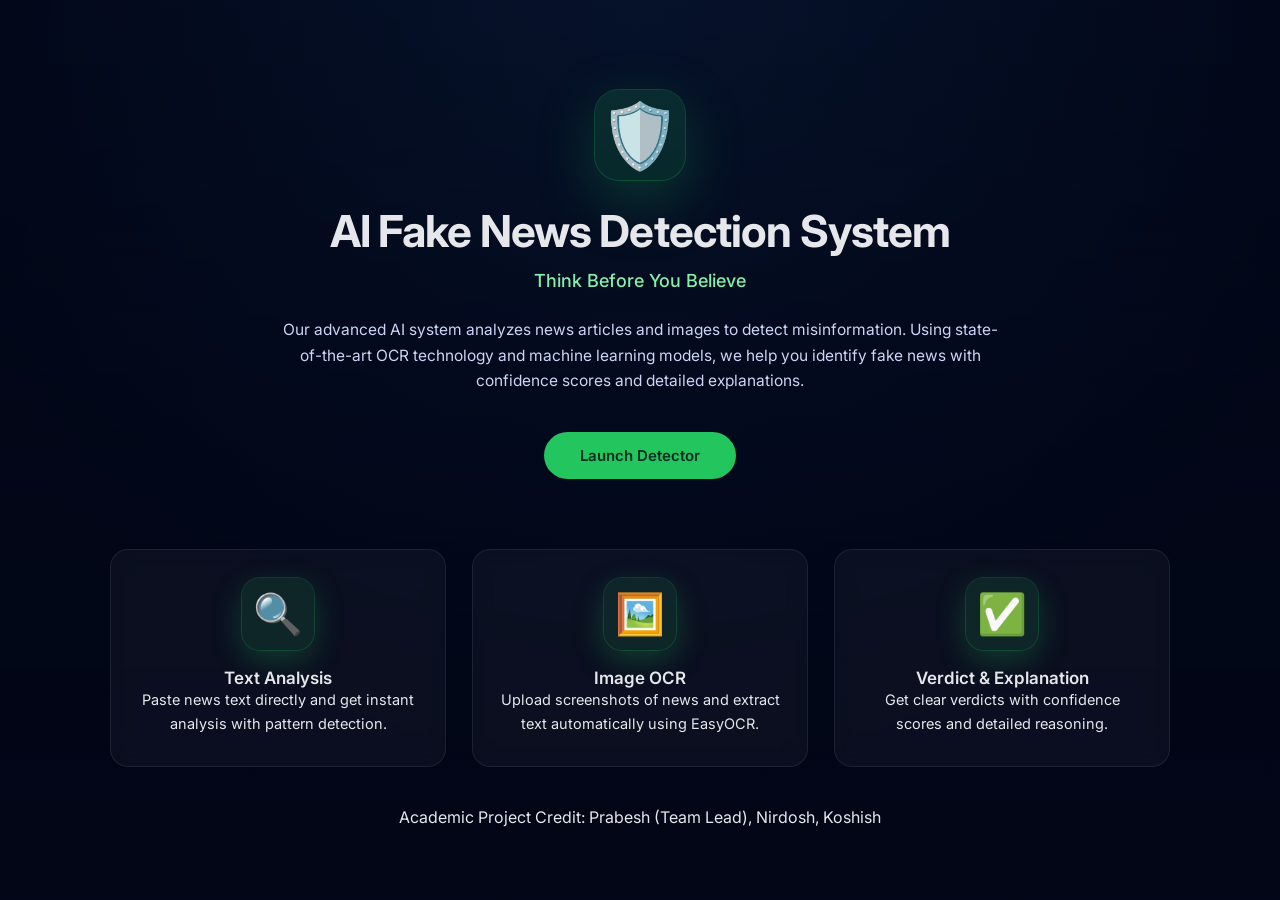
==== index.html @ 0ec3f3ec "Update index.html" ====
<!DOCTYPE html>
<html lang="en">
<head>
  <meta charset="UTF-8" />
  <title>AI Fake News Detection System</title>

  <!-- Inter font (very close to reference) -->
  <link rel="preconnect" href="https://fonts.googleapis.com">
  <link rel="preconnect" href="https://fonts.gstatic.com" crossorigin>
  <link href="https://fonts.googleapis.com/css2?family=Inter:wght@300;400;500;600;700&display=swap" rel="stylesheet">

  <link rel="stylesheet" href="style.css" />
  <meta name="viewport" content="width=device-width, initial-scale=1.0" />
</head>

<body class="landing">

  <div class="overlay"></div>

  <main class="hero">

    <!-- Shield icon -->
    <div class="shield-icon">
      🛡️
    </div>

    <h1>AI Fake News Detection System</h1>
    <h2>Think Before You Believe</h2>

    <p class="hero-text">
      Our advanced AI system analyzes news articles and images to detect
      misinformation. Using state-of-the-art OCR technology and machine learning
      models, we help you identify fake news with confidence scores and detailed
      explanations.
    </p>

    <a href="detector.html" class="btn">Launch Detector</a>

    <section class="features">

      <div class="card">
        <div class="icon">🔍</div>
        <h3>Text Analysis</h3>
        <p>Paste news text directly and get instant analysis with pattern detection.</p>
      </div>

      <div class="card">
        <div class="icon">🖼️</div>
        <h3>Image OCR</h3>
        <p>Upload screenshots of news and extract text automatically using EasyOCR.</p>
      </div>

      <div class="card">
        <div class="icon">✅</div>
        <h3>Verdict & Explanation</h3>
        <p>Get clear verdicts with confidence scores and detailed reasoning.</p>
      </div>

    </section>
<br>
    <br>
    <div class="disclaimer">
      Academic Project Credit: Prabesh (Team Lead), Nirdosh, Koshish
    </div>

  </main>

</body>
</html>
---- style.css ----
* {
  margin: 0;
  padding: 0;
  box-sizing: border-box;
}

body {
  font-family: "Inter", system-ui, -apple-system, BlinkMacSystemFont, sans-serif;
}

body.landing {
  min-height: 100vh;
  background: radial-gradient(circle at top, #0f2a4f 0%, #020617 70%);
  color: #e5e7eb;
}

.overlay {
  position: fixed;
  inset: 0;
  background: linear-gradient(
    to bottom,
    rgba(2, 6, 23, 0.65),
    rgba(2, 6, 23, 0.9)
  );
  z-index: 0;
}

.hero {
  position: relative;
  z-index: 1;
  max-width: 1100px;
  margin: 0 auto;
  padding: 90px 20px 70px;
  text-align: center;
}

/* Shield icon */
.shield-icon {
  font-size: 64px;              /* BIG */
  margin-bottom: 24px;
  display: inline-flex;
  align-items: center;
  justify-content: center;

  width: 90px;
  height: 90px;
  border-radius: 24px;

  background: rgba(34, 197, 94, 0.15);
  color: #22c55e;

  box-shadow:
    0 0 0 1px rgba(34, 197, 94, 0.25),
    0 20px 60px rgba(34, 197, 94, 0.25);
}


/* Headings */
h1 {
  font-size: 44px;
  font-weight: 700;
  margin-bottom: 12px;
  letter-spacing: -0.02em;
}

h2 {
  font-size: 18px;
  font-weight: 500;
  color: #86efac;
  margin-bottom: 26px;
}

/* Paragraph */
.hero-text {
  max-width: 720px;
  margin: 0 auto 38px;
  font-size: 15.5px;
  line-height: 1.65;
  color: #cbd5f5;
}

/* Button */
.btn {
  display: inline-block;
  padding: 14px 36px;
  border-radius: 999px;
  background: #22c55e;
  color: #022c22;
  font-weight: 600;
  font-size: 15px;
  text-decoration: none;
  transition: transform 0.2s ease, box-shadow 0.2s ease;
}

.btn:hover {
  transform: translateY(-1px);
  box-shadow: 0 10px 30px rgba(34, 197, 94, 0.35);
}

/* Feature cards */
.features {
  margin-top: 70px;
  display: grid;
  grid-template-columns: repeat(auto-fit, minmax(240px, 1fr));
  gap: 26px;
}

.card {
  padding: 28px 26px 30px;
  border-radius: 18px;
  background: rgba(255, 255, 255, 0.04);
  border: 1px solid rgba(255, 255, 255, 0.08);
  backdrop-filter: blur(10px);
}

.card .icon {
  font-size: 40px;              /* MUCH bigger */
  margin-bottom: 18px;

  display: inline-flex;
  align-items: center;
  justify-content: center;

  width: 72px;
  height: 72px;
  border-radius: 18px;

  background: rgba(34, 197, 94, 0.12);
  color: #22c55e;

  box-shadow:
    0 0 0 1px rgba(34, 197, 94, 0.2),
    0 10px 30px rgba(34, 197, 94, 0.25);
}


.card h3 {
  font-size: 17px;
  font-weight: 600;
}

.card p {
  font-size: 14.5px;
  line-height: 1.65;
}
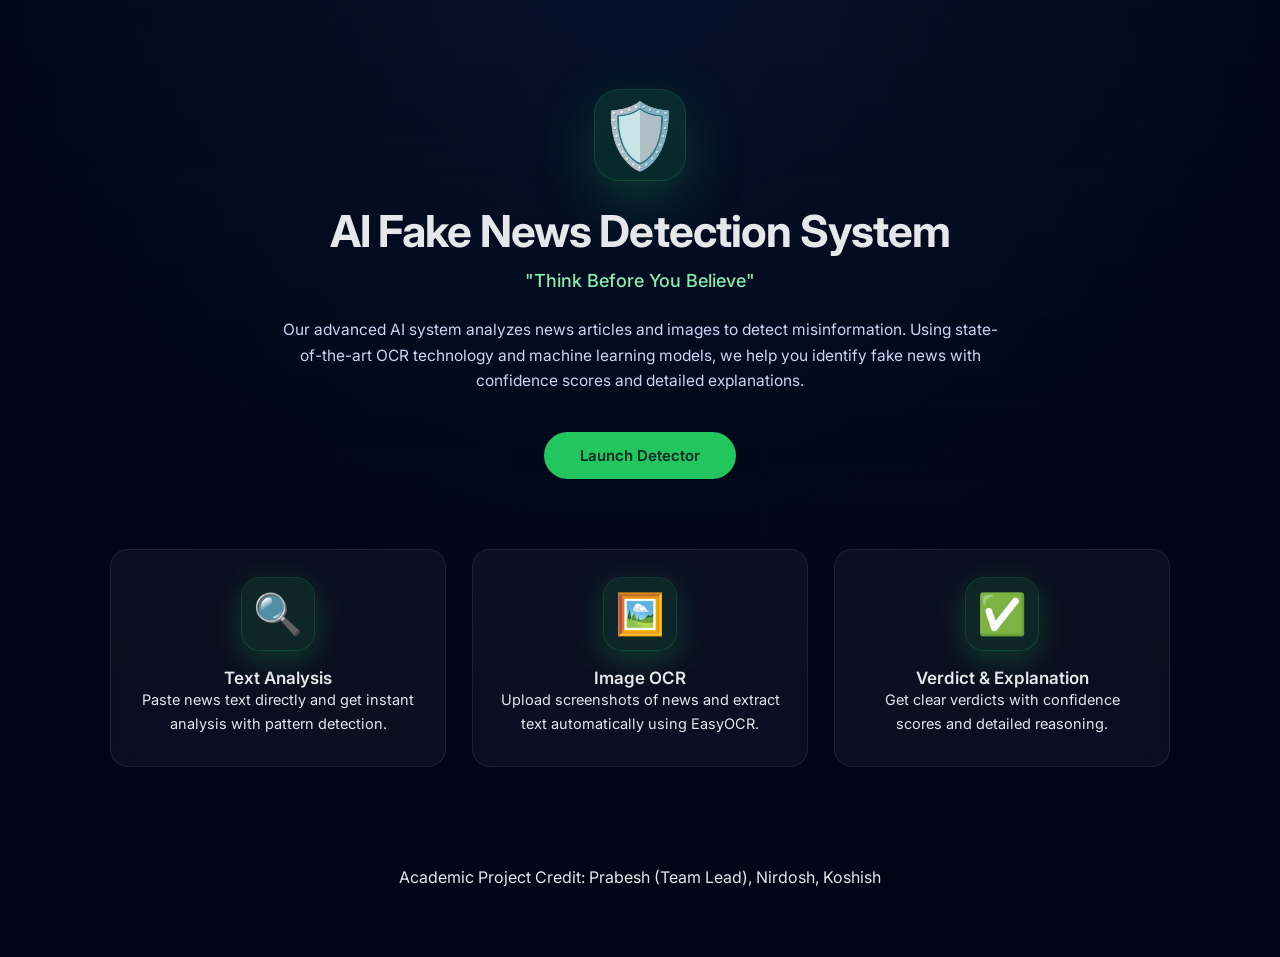
==== commit a5249e49: "Update index.html" ====
--- a/index.html
+++ b/index.html
@@ -25,7 +25,7 @@
     </div>
 
     <h1>AI Fake News Detection System</h1>
-    <h2>Think Before You Believe</h2>
+    <h2>"Think Before You Believe"</h2>
 
     <p class="hero-text">
       Our advanced AI system analyzes news articles and images to detect
@@ -59,6 +59,10 @@
     </section>
 <br>
     <br>
+    <br>
+    <br>
+  
+    <br>
     <div class="disclaimer">
       Academic Project Credit: Prabesh (Team Lead), Nirdosh, Koshish
     </div>
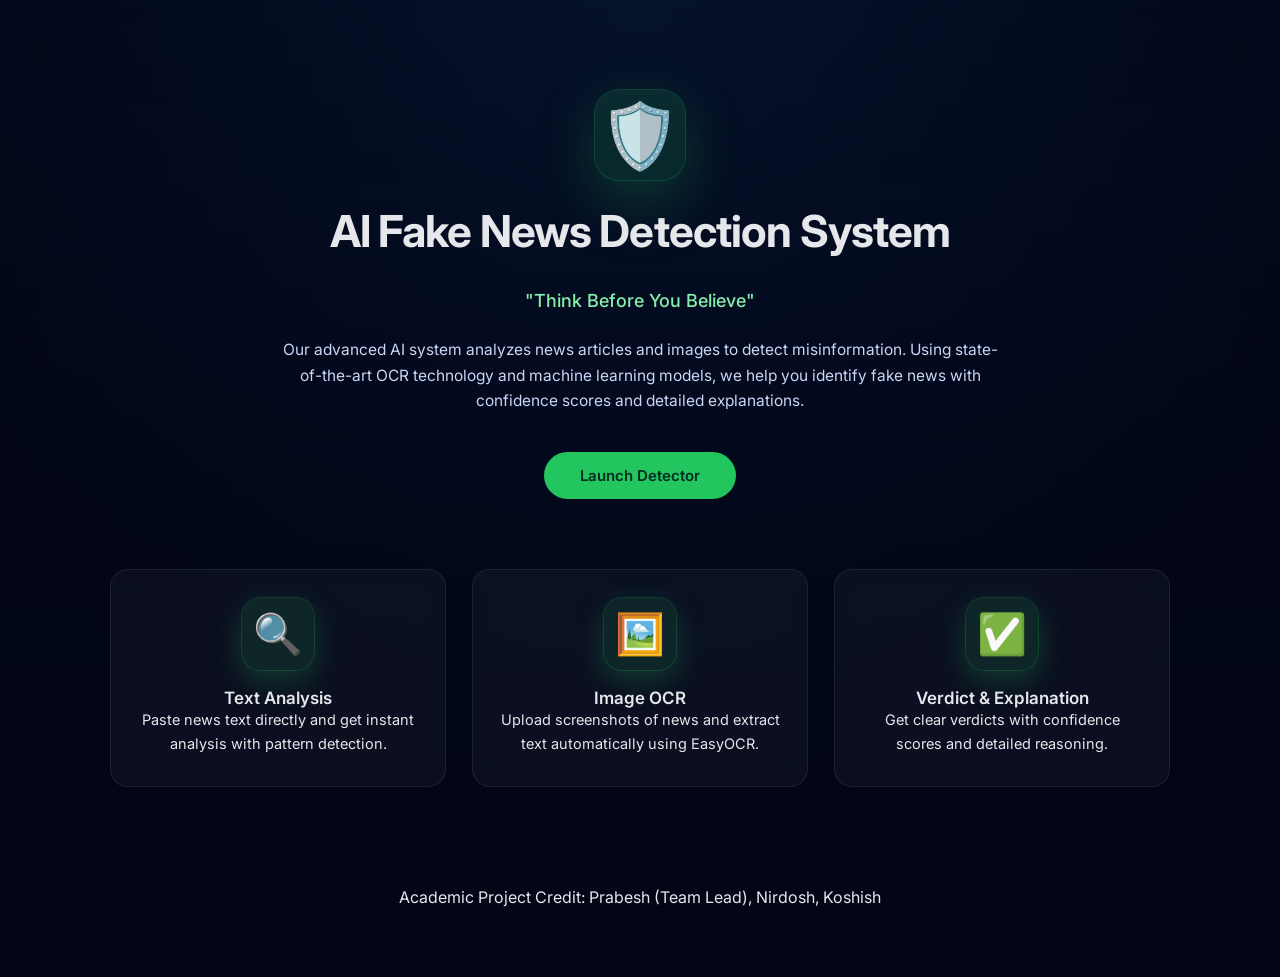
==== commit d6a3cd80: "Update index.html" ====
--- a/index.html
+++ b/index.html
@@ -25,6 +25,7 @@
     </div>
 
     <h1>AI Fake News Detection System</h1>
+    <br>
     <h2>"Think Before You Believe"</h2>
 
     <p class="hero-text">
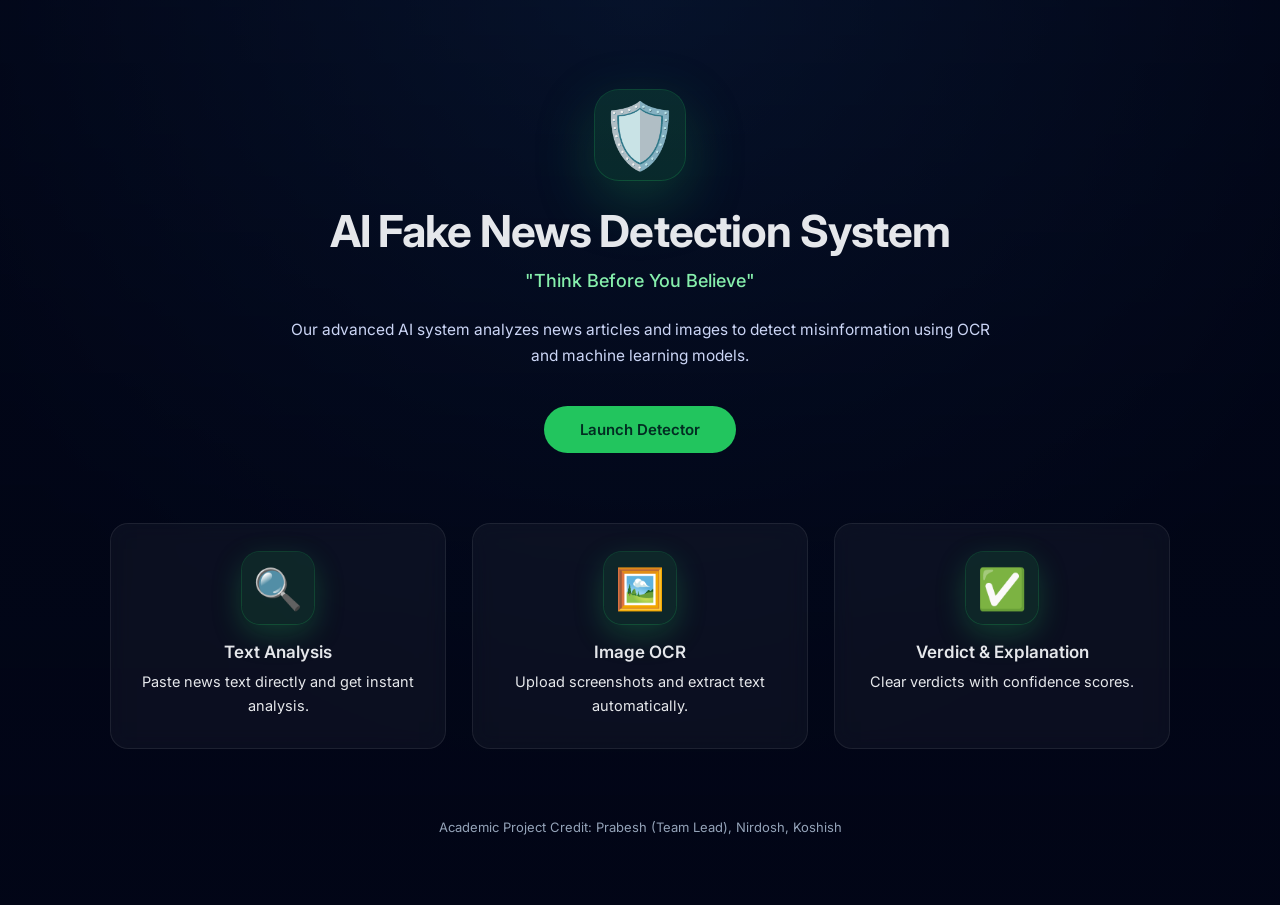
==== commit d5f520b3: "Update index.html" ====
--- a/index.html
+++ b/index.html
@@ -3,72 +3,192 @@
 <head>
   <meta charset="UTF-8" />
   <title>AI Fake News Detection System</title>
+  <meta name="viewport" content="width=device-width, initial-scale=1.0" />
 
-  <!-- Inter font (very close to reference) -->
+  <!-- Inter font -->
   <link rel="preconnect" href="https://fonts.googleapis.com">
   <link rel="preconnect" href="https://fonts.gstatic.com" crossorigin>
   <link href="https://fonts.googleapis.com/css2?family=Inter:wght@300;400;500;600;700&display=swap" rel="stylesheet">
 
-  <link rel="stylesheet" href="style.css" />
-  <meta name="viewport" content="width=device-width, initial-scale=1.0" />
+  <style>
+    * {
+      margin: 0;
+      padding: 0;
+      box-sizing: border-box;
+    }
+
+    body {
+      font-family: "Inter", system-ui, sans-serif;
+      min-height: 100vh;
+      background: radial-gradient(circle at top, #0f2a4f 0%, #020617 70%);
+      color: #e5e7eb;
+      overflow-x: hidden;
+    }
+
+    .overlay {
+      position: fixed;
+      inset: 0;
+      background: linear-gradient(
+        to bottom,
+        rgba(2, 6, 23, 0.65),
+        rgba(2, 6, 23, 0.9)
+      );
+      z-index: 0;
+    }
+
+    .hero {
+      position: relative;
+      z-index: 1;
+      max-width: 1100px;
+      margin: 0 auto;
+      padding: 90px 20px 70px;
+      text-align: center;
+    }
+
+    .shield-icon {
+      font-size: 64px;
+      margin-bottom: 24px;
+      display: inline-flex;
+      align-items: center;
+      justify-content: center;
+      width: 90px;
+      height: 90px;
+      border-radius: 24px;
+      background: rgba(34, 197, 94, 0.15);
+      color: #22c55e;
+      box-shadow:
+        0 0 0 1px rgba(34, 197, 94, 0.25),
+        0 20px 60px rgba(34, 197, 94, 0.25);
+    }
+
+    h1 {
+      font-size: 44px;
+      font-weight: 700;
+      margin-bottom: 12px;
+      letter-spacing: -0.02em;
+    }
+
+    h2 {
+      font-size: 18px;
+      font-weight: 500;
+      color: #86efac;
+      margin-bottom: 26px;
+    }
+
+    .hero-text {
+      max-width: 720px;
+      margin: 0 auto 38px;
+      font-size: 15.5px;
+      line-height: 1.65;
+      color: #cbd5f5;
+    }
+
+    .btn {
+      display: inline-block;
+      padding: 14px 36px;
+      border-radius: 999px;
+      background: #22c55e;
+      color: #022c22;
+      font-weight: 600;
+      font-size: 15px;
+      text-decoration: none;
+      transition: transform 0.2s ease, box-shadow 0.2s ease;
+    }
+
+    .btn:hover {
+      transform: translateY(-1px);
+      box-shadow: 0 10px 30px rgba(34, 197, 94, 0.35);
+    }
+
+    .features {
+      margin-top: 70px;
+      display: grid;
+      grid-template-columns: repeat(auto-fit, minmax(240px, 1fr));
+      gap: 26px;
+    }
+
+    .card {
+      padding: 28px 26px 30px;
+      border-radius: 18px;
+      background: rgba(255, 255, 255, 0.04);
+      border: 1px solid rgba(255, 255, 255, 0.08);
+      backdrop-filter: blur(10px);
+    }
+
+    .card .icon {
+      font-size: 40px;
+      margin-bottom: 18px;
+      display: inline-flex;
+      align-items: center;
+      justify-content: center;
+      width: 72px;
+      height: 72px;
+      border-radius: 18px;
+      background: rgba(34, 197, 94, 0.12);
+      color: #22c55e;
+      box-shadow:
+        0 0 0 1px rgba(34, 197, 94, 0.2),
+        0 10px 30px rgba(34, 197, 94, 0.25);
+    }
+
+    .card h3 {
+      font-size: 17px;
+      font-weight: 600;
+      margin-bottom: 8px;
+    }
+
+    .card p {
+      font-size: 14.5px;
+      line-height: 1.65;
+    }
+
+    .disclaimer {
+      margin-top: 70px;
+      font-size: 13px;
+      color: #94a3b8;
+    }
+  </style>
 </head>
 
-<body class="landing">
-
+<body>
   <div class="overlay"></div>
 
   <main class="hero">
-
-    <!-- Shield icon -->
-    <div class="shield-icon">
-      🛡️
-    </div>
+    <div class="shield-icon">🛡️</div>
 
     <h1>AI Fake News Detection System</h1>
-    <br>
     <h2>"Think Before You Believe"</h2>
 
     <p class="hero-text">
       Our advanced AI system analyzes news articles and images to detect
-      misinformation. Using state-of-the-art OCR technology and machine learning
-      models, we help you identify fake news with confidence scores and detailed
-      explanations.
+      misinformation using OCR and machine learning models.
     </p>
 
     <a href="detector.html" class="btn">Launch Detector</a>
 
     <section class="features">
-
       <div class="card">
         <div class="icon">🔍</div>
         <h3>Text Analysis</h3>
-        <p>Paste news text directly and get instant analysis with pattern detection.</p>
+        <p>Paste news text directly and get instant analysis.</p>
       </div>
 
       <div class="card">
         <div class="icon">🖼️</div>
         <h3>Image OCR</h3>
-        <p>Upload screenshots of news and extract text automatically using EasyOCR.</p>
+        <p>Upload screenshots and extract text automatically.</p>
       </div>
 
       <div class="card">
         <div class="icon">✅</div>
         <h3>Verdict & Explanation</h3>
-        <p>Get clear verdicts with confidence scores and detailed reasoning.</p>
+        <p>Clear verdicts with confidence scores.</p>
       </div>
+    </section>
 
-    </section>
-<br>
-    <br>
-    <br>
-    <br>
-  
-    <br>
     <div class="disclaimer">
       Academic Project Credit: Prabesh (Team Lead), Nirdosh, Koshish
     </div>
-
   </main>
-
 </body>
 </html>
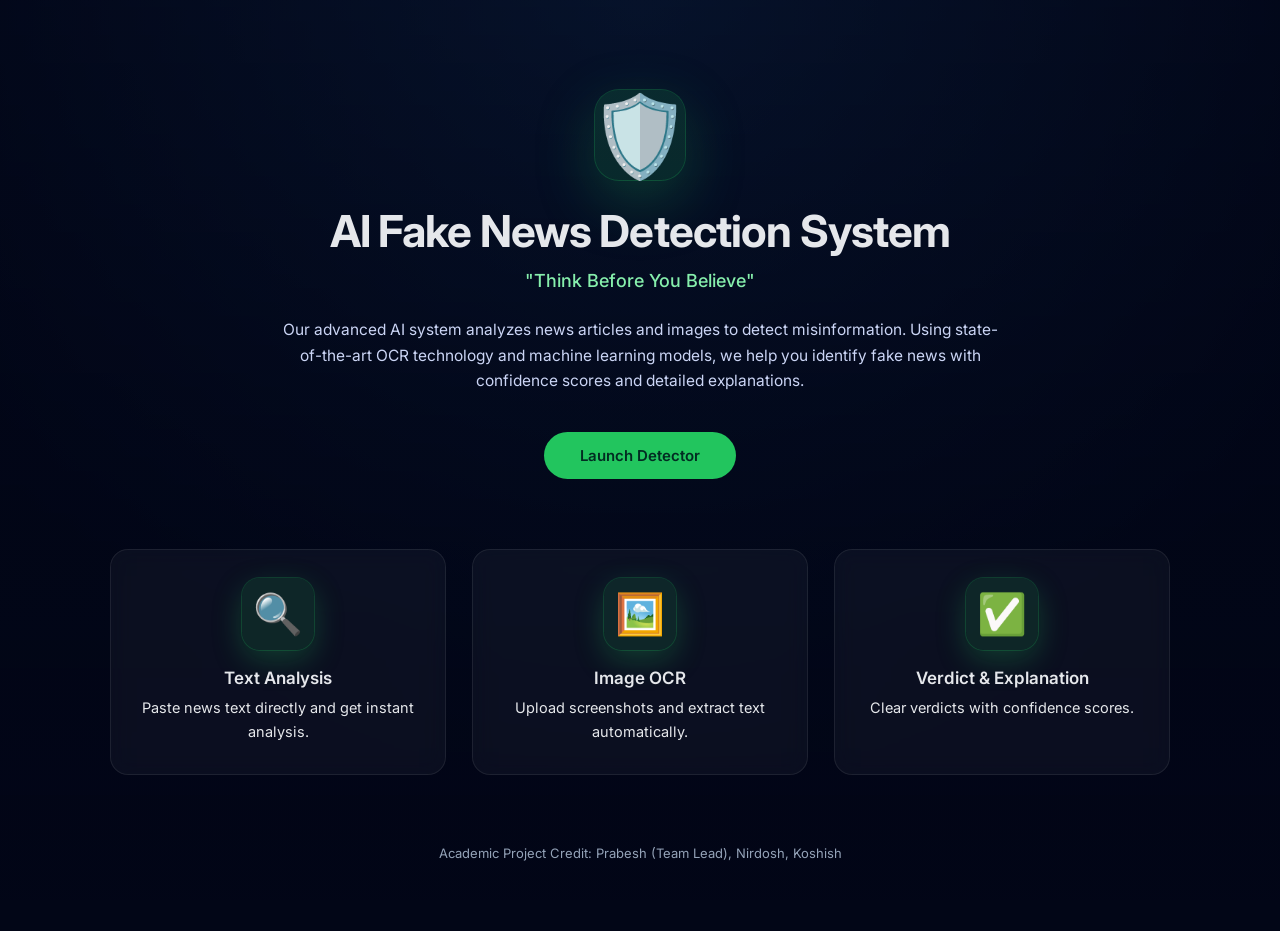
==== commit 9a7a909c: "Update index.html" ====
--- a/index.html
+++ b/index.html
@@ -46,7 +46,7 @@
     }
 
     .shield-icon {
-      font-size: 64px;
+      font-size: 80px;
       margin-bottom: 24px;
       display: inline-flex;
       align-items: center;
@@ -161,7 +161,7 @@
 
     <p class="hero-text">
       Our advanced AI system analyzes news articles and images to detect
-      misinformation using OCR and machine learning models.
+      misinformation. Using state-of-the-art OCR technology and machine learning models, we help you identify fake news with confidence scores and detailed explanations.
     </p>
 
     <a href="detector.html" class="btn">Launch Detector</a>
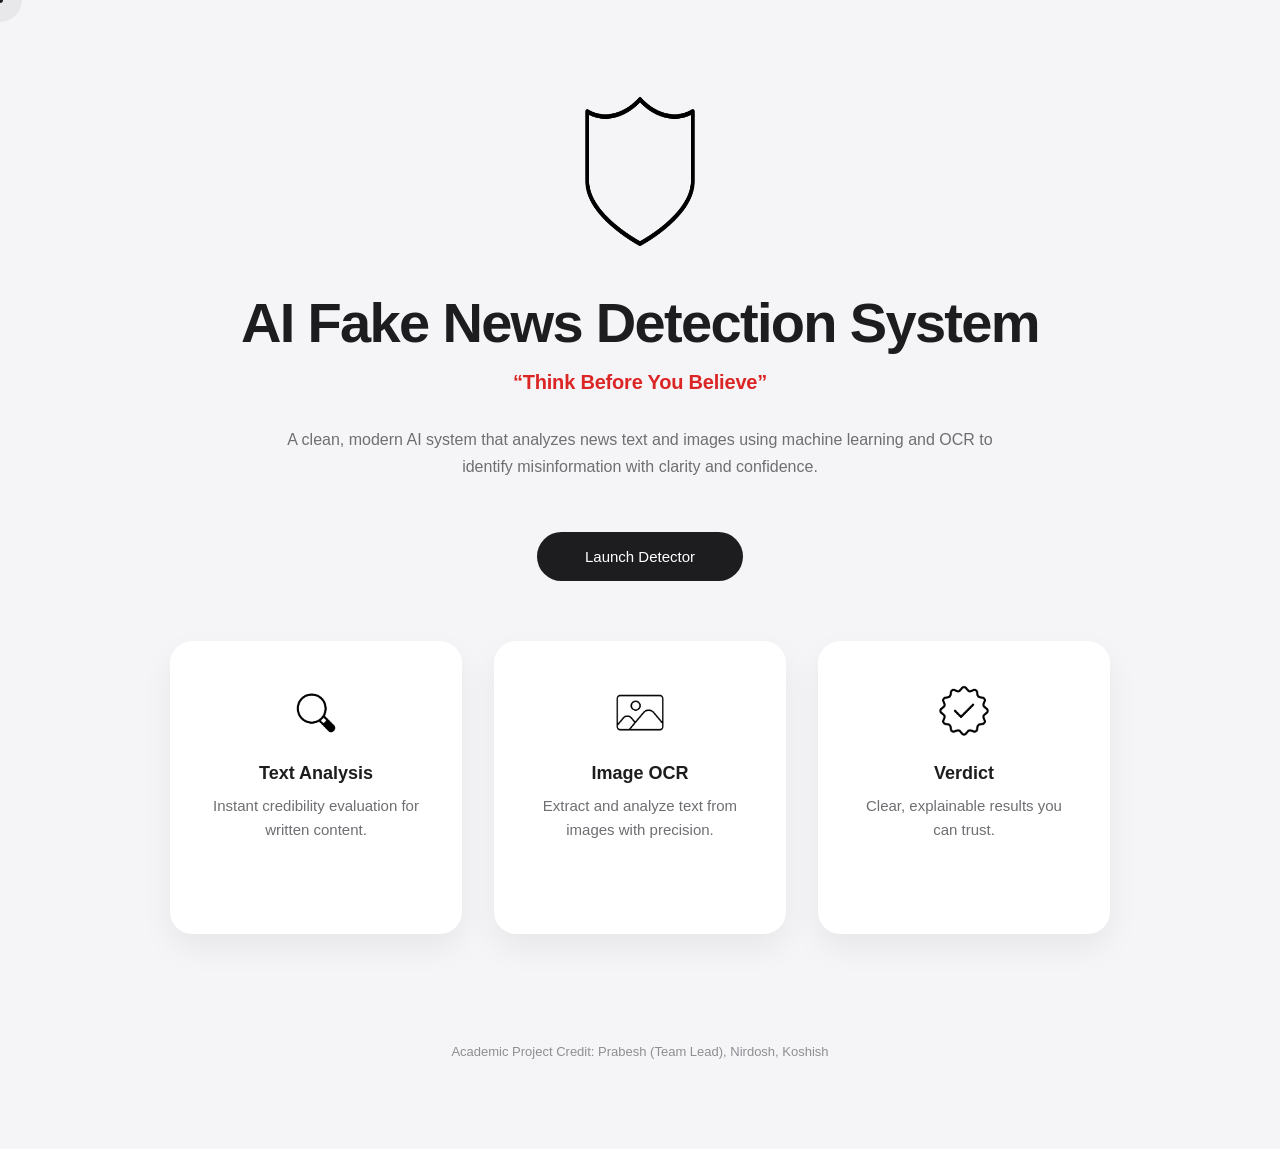
==== commit 874c9672: "Update index.html" ====
--- a/index.html
+++ b/index.html
@@ -1,194 +1,306 @@
 <!DOCTYPE html>
 <html lang="en">
 <head>
-  <meta charset="UTF-8" />
-  <title>AI Fake News Detection System</title>
-  <meta name="viewport" content="width=device-width, initial-scale=1.0" />
-
-  <!-- Inter font -->
-  <link rel="preconnect" href="https://fonts.googleapis.com">
-  <link rel="preconnect" href="https://fonts.gstatic.com" crossorigin>
-  <link href="https://fonts.googleapis.com/css2?family=Inter:wght@300;400;500;600;700&display=swap" rel="stylesheet">
-
-  <style>
-    * {
-      margin: 0;
-      padding: 0;
-      box-sizing: border-box;
-    }
-
-    body {
-      font-family: "Inter", system-ui, sans-serif;
-      min-height: 100vh;
-      background: radial-gradient(circle at top, #0f2a4f 0%, #020617 70%);
-      color: #e5e7eb;
-      overflow-x: hidden;
-    }
-
-    .overlay {
-      position: fixed;
-      inset: 0;
-      background: linear-gradient(
-        to bottom,
-        rgba(2, 6, 23, 0.65),
-        rgba(2, 6, 23, 0.9)
-      );
-      z-index: 0;
-    }
-
-    .hero {
-      position: relative;
-      z-index: 1;
-      max-width: 1100px;
-      margin: 0 auto;
-      padding: 90px 20px 70px;
-      text-align: center;
-    }
-
-    .shield-icon {
-      font-size: 80px;
-      margin-bottom: 24px;
-      display: inline-flex;
-      align-items: center;
-      justify-content: center;
-      width: 90px;
-      height: 90px;
-      border-radius: 24px;
-      background: rgba(34, 197, 94, 0.15);
-      color: #22c55e;
-      box-shadow:
-        0 0 0 1px rgba(34, 197, 94, 0.25),
-        0 20px 60px rgba(34, 197, 94, 0.25);
-    }
-
-    h1 {
-      font-size: 44px;
-      font-weight: 700;
-      margin-bottom: 12px;
-      letter-spacing: -0.02em;
-    }
-
-    h2 {
-      font-size: 18px;
-      font-weight: 500;
-      color: #86efac;
-      margin-bottom: 26px;
-    }
-
-    .hero-text {
-      max-width: 720px;
-      margin: 0 auto 38px;
-      font-size: 15.5px;
-      line-height: 1.65;
-      color: #cbd5f5;
-    }
-
-    .btn {
-      display: inline-block;
-      padding: 14px 36px;
-      border-radius: 999px;
-      background: #22c55e;
-      color: #022c22;
-      font-weight: 600;
-      font-size: 15px;
-      text-decoration: none;
-      transition: transform 0.2s ease, box-shadow 0.2s ease;
-    }
-
-    .btn:hover {
-      transform: translateY(-1px);
-      box-shadow: 0 10px 30px rgba(34, 197, 94, 0.35);
-    }
-
-    .features {
-      margin-top: 70px;
-      display: grid;
-      grid-template-columns: repeat(auto-fit, minmax(240px, 1fr));
-      gap: 26px;
-    }
-
-    .card {
-      padding: 28px 26px 30px;
-      border-radius: 18px;
-      background: rgba(255, 255, 255, 0.04);
-      border: 1px solid rgba(255, 255, 255, 0.08);
-      backdrop-filter: blur(10px);
-    }
-
-    .card .icon {
-      font-size: 40px;
-      margin-bottom: 18px;
-      display: inline-flex;
-      align-items: center;
-      justify-content: center;
-      width: 72px;
-      height: 72px;
-      border-radius: 18px;
-      background: rgba(34, 197, 94, 0.12);
-      color: #22c55e;
-      box-shadow:
-        0 0 0 1px rgba(34, 197, 94, 0.2),
-        0 10px 30px rgba(34, 197, 94, 0.25);
-    }
-
-    .card h3 {
-      font-size: 17px;
-      font-weight: 600;
-      margin-bottom: 8px;
-    }
-
-    .card p {
-      font-size: 14.5px;
-      line-height: 1.65;
-    }
-
-    .disclaimer {
-      margin-top: 70px;
-      font-size: 13px;
-      color: #94a3b8;
-    }
-  </style>
+<meta charset="UTF-8">
+<title>AI Fake News Detection System</title>
+<meta name="viewport" content="width=device-width, initial-scale=1.0">
+
+<style>
+/* ================= RESET ================= */
+* { margin: 0; padding: 0; box-sizing: border-box; }
+a { color: inherit; text-decoration: none; }
+
+/* ================= VARIABLES ================= */
+:root {
+  --bg: #f5f5f7;
+  --surface: #ffffff;
+  --text-primary: #1d1d1f;
+  --text-secondary: #6e6e73;
+  --danger: #dc2626;
+  --radius: 22px;
+  --ease: cubic-bezier(0.32, 0.72, 0, 1);
+}
+
+/* ================= BODY ================= */
+body {
+  font-family: -apple-system, BlinkMacSystemFont, "Helvetica Neue",
+               Helvetica, Arial, system-ui, sans-serif;
+  background: var(--bg);
+  color: var(--text-primary);
+  overflow-x: hidden;
+}
+
+/* ================= CURSOR (DESKTOP ONLY) ================= */
+@media (hover: hover) {
+  body { cursor: none; }
+
+  .cursor-ring {
+    position: fixed;
+    width: 44px;
+    height: 44px;
+    border-radius: 50%;
+    background: rgba(0,0,0,0.05);
+    backdrop-filter: blur(8px);
+    transform: translate(-50%, -50%);
+    pointer-events: none;
+    z-index: 9999;
+  }
+
+  .cursor-dot {
+    position: fixed;
+    width: 6px;
+    height: 6px;
+    background: var(--text-primary);
+    border-radius: 50%;
+    transform: translate(-50%, -50%);
+    pointer-events: none;
+    z-index: 9999;
+  }
+}
+
+/* ================= HERO ================= */
+.hero {
+  max-width: 980px;
+  margin: auto;
+  padding: 90px 20px 90px;
+  text-align: center;
+}
+
+/* ================= REVEAL ================= */
+.reveal {
+  opacity: 0;
+  transform: translateY(28px) scale(0.97);
+  transition: 1s var(--ease);
+}
+.reveal.show {
+  opacity: 1;
+  transform: translateY(0) scale(1);
+}
+
+/* ================= SHIELD ================= */
+.shield {
+  width: 160px;
+  height: 160px;
+  margin-bottom: 36px;
+  animation: shieldFloat 5s ease-in-out infinite,
+             shieldPulse 3.2s ease-in-out infinite;
+}
+
+.shield:hover {
+  transform: scale(1.1);
+}
+
+@keyframes shieldFloat {
+  50% { transform: translateY(-18px); }
+}
+
+@keyframes shieldPulse {
+  0%,100% { filter: drop-shadow(0 0 0 rgba(0,0,0,0)); }
+  50% { filter: drop-shadow(0 0 36px rgba(0,0,0,0.22)); }
+}
+
+/* ================= TEXT ================= */
+h1 {
+  font-size: clamp(36px, 5vw, 56px);
+  font-weight: 700;
+  letter-spacing: -0.03em;
+  margin-bottom: 16px;
+}
+
+/* QUOTED RED LINE (SUBTLE ANIMATION) */
+h2 {
+  font-size: 20px;                 /* slightly smaller */
+  font-weight: 700;
+  color: var(--danger);
+  margin-bottom: 32px;
+  letter-spacing: -0.01em;
+  animation: quoteFloat 4s ease-in-out infinite;
+}
+
+@keyframes quoteFloat {
+  50% { transform: translateY(-3px); opacity: 0.85; }
+}
+
+.hero p {
+  max-width: 720px;
+  margin: 0 auto 52px;
+  font-size: 16px;
+  line-height: 1.7;
+  color: var(--text-secondary);
+}
+
+/* ================= BUTTON ================= */
+.btn {
+  display: inline-flex;
+  align-items: center;
+  justify-content: center;
+  padding: 16px 48px;
+  border-radius: 999px;
+  background: var(--text-primary);
+  color: white;
+  font-size: 15px;
+  font-weight: 500;
+  transition: transform 0.5s var(--ease), box-shadow 0.5s var(--ease);
+}
+
+.btn:hover {
+  transform: translateY(-4px) scale(1.05);
+  box-shadow: 0 22px 48px rgba(0,0,0,0.2);
+}
+
+/* ================= FEATURES ================= */
+.features {
+  margin-top: 60px;               /* PUSHED UP */
+  display: grid;
+  grid-template-columns: repeat(auto-fit, minmax(240px, 1fr));
+  gap: 32px;
+}
+
+/* ================= ICON BOX ================= */
+.icon-box {
+  width: 60px;
+  height: 60px;
+  margin: 0 auto 22px;
+  display: flex;
+  align-items: center;
+  justify-content: center;
+  transition: transform 0.4s var(--ease);
+}
+
+.card:hover .icon-box {
+  transform: scale(1.15);
+}
+
+.icon-box img {
+  max-width: 100%;
+  max-height: 100%;
+  object-fit: contain;
+}
+
+/* ================= CARD ================= */
+.card {
+  background: var(--surface);
+  border-radius: var(--radius);
+  padding: 40px;
+  box-shadow: 0 14px 32px rgba(0,0,0,0.06);
+  transition: transform 0.6s var(--ease), box-shadow 0.6s var(--ease);
+}
+
+.card:hover {
+  transform: translateY(-10px);
+  box-shadow: 0 28px 70px rgba(0,0,0,0.14);
+}
+
+.card h3 {
+  font-size: 18px;
+  font-weight: 600;
+  margin-bottom: 10px;
+}
+
+.card p {
+  font-size: 15px;
+  line-height: 1.6;
+  color: var(--text-secondary);
+}
+
+/* ================= DISCLAIMER ================= */
+.disclaimer {
+  margin-top: 110px;
+  font-size: 13px;
+  color: #8e8e93;
+}
+
+/* ================= MOBILE ================= */
+@media (max-width: 600px) {
+  .hero {
+    padding: 70px 16px 80px;
+  }
+
+  h2 {
+    font-size: 18px;
+  }
+
+  .features {
+    margin-top: 50px;
+  }
+}
+</style>
 </head>
 
 <body>
-  <div class="overlay"></div>
-
-  <main class="hero">
-    <div class="shield-icon">🛡️</div>
-
-    <h1>AI Fake News Detection System</h1>
-    <h2>"Think Before You Believe"</h2>
-
-    <p class="hero-text">
-      Our advanced AI system analyzes news articles and images to detect
-      misinformation. Using state-of-the-art OCR technology and machine learning models, we help you identify fake news with confidence scores and detailed explanations.
-    </p>
-
-    <a href="detector.html" class="btn">Launch Detector</a>
-
-    <section class="features">
-      <div class="card">
-        <div class="icon">🔍</div>
-        <h3>Text Analysis</h3>
-        <p>Paste news text directly and get instant analysis.</p>
+
+<div class="cursor-ring"></div>
+<div class="cursor-dot"></div>
+
+<main class="hero">
+
+  <a href="detector.html">
+    <img src="assets/shield.png" alt="Security Shield" class="shield reveal">
+  </a>
+
+  <h1 class="reveal">AI Fake News Detection System</h1>
+  <h2 class="reveal">“Think Before You Believe”</h2>
+
+  <p class="reveal">
+    A clean, modern AI system that analyzes news text and images using
+    machine learning and OCR to identify misinformation with clarity
+    and confidence.
+  </p>
+
+  <a href="detector.html" class="btn reveal">Launch Detector</a>
+
+  <section class="features">
+    <a href="detector.html" class="card reveal">
+      <div class="icon-box">
+        <img src="assets/search.png" alt="Text Analysis">
       </div>
-
-      <div class="card">
-        <div class="icon">🖼️</div>
-        <h3>Image OCR</h3>
-        <p>Upload screenshots and extract text automatically.</p>
+      <h3>Text Analysis</h3>
+      <p>Instant credibility evaluation for written content.</p>
+    </a>
+
+    <a href="detector.html" class="card reveal">
+      <div class="icon-box">
+        <img src="assets/image.png" alt="Image OCR">
       </div>
-
-      <div class="card">
-        <div class="icon">✅</div>
-        <h3>Verdict & Explanation</h3>
-        <p>Clear verdicts with confidence scores.</p>
+      <h3>Image OCR</h3>
+      <p>Extract and analyze text from images with precision.</p>
+    </a>
+
+    <a href="detector.html" class="card reveal">
+      <div class="icon-box">
+        <img src="assets/verified.png" alt="Verdict">
       </div>
-    </section>
-
-    <div class="disclaimer">
-      Academic Project Credit: Prabesh (Team Lead), Nirdosh, Koshish
-    </div>
-  </main>
+      <h3>Verdict</h3>
+      <p>Clear, explainable results you can trust.</p>
+    </a>
+  </section>
+
+  <div class="disclaimer reveal">
+    Academic Project Credit: Prabesh (Team Lead), Nirdosh, Koshish
+  </div>
+</main>
+
+<script>
+/* Cursor tracking (desktop only) */
+if (window.matchMedia("(hover: hover)").matches) {
+  const ring = document.querySelector(".cursor-ring");
+  const dot = document.querySelector(".cursor-dot");
+
+  window.addEventListener("mousemove", e => {
+    ring.style.left = dot.style.left = e.clientX + "px";
+    ring.style.top = dot.style.top = e.clientY + "px";
+  });
+}
+
+/* Scroll reveal */
+const observer = new IntersectionObserver(entries => {
+  entries.forEach(entry => {
+    if (entry.isIntersecting) entry.target.classList.add("show");
+  });
+}, { threshold: 0.15 });
+
+document.querySelectorAll(".reveal").forEach(el => observer.observe(el));
+</script>
+
 </body>
 </html>
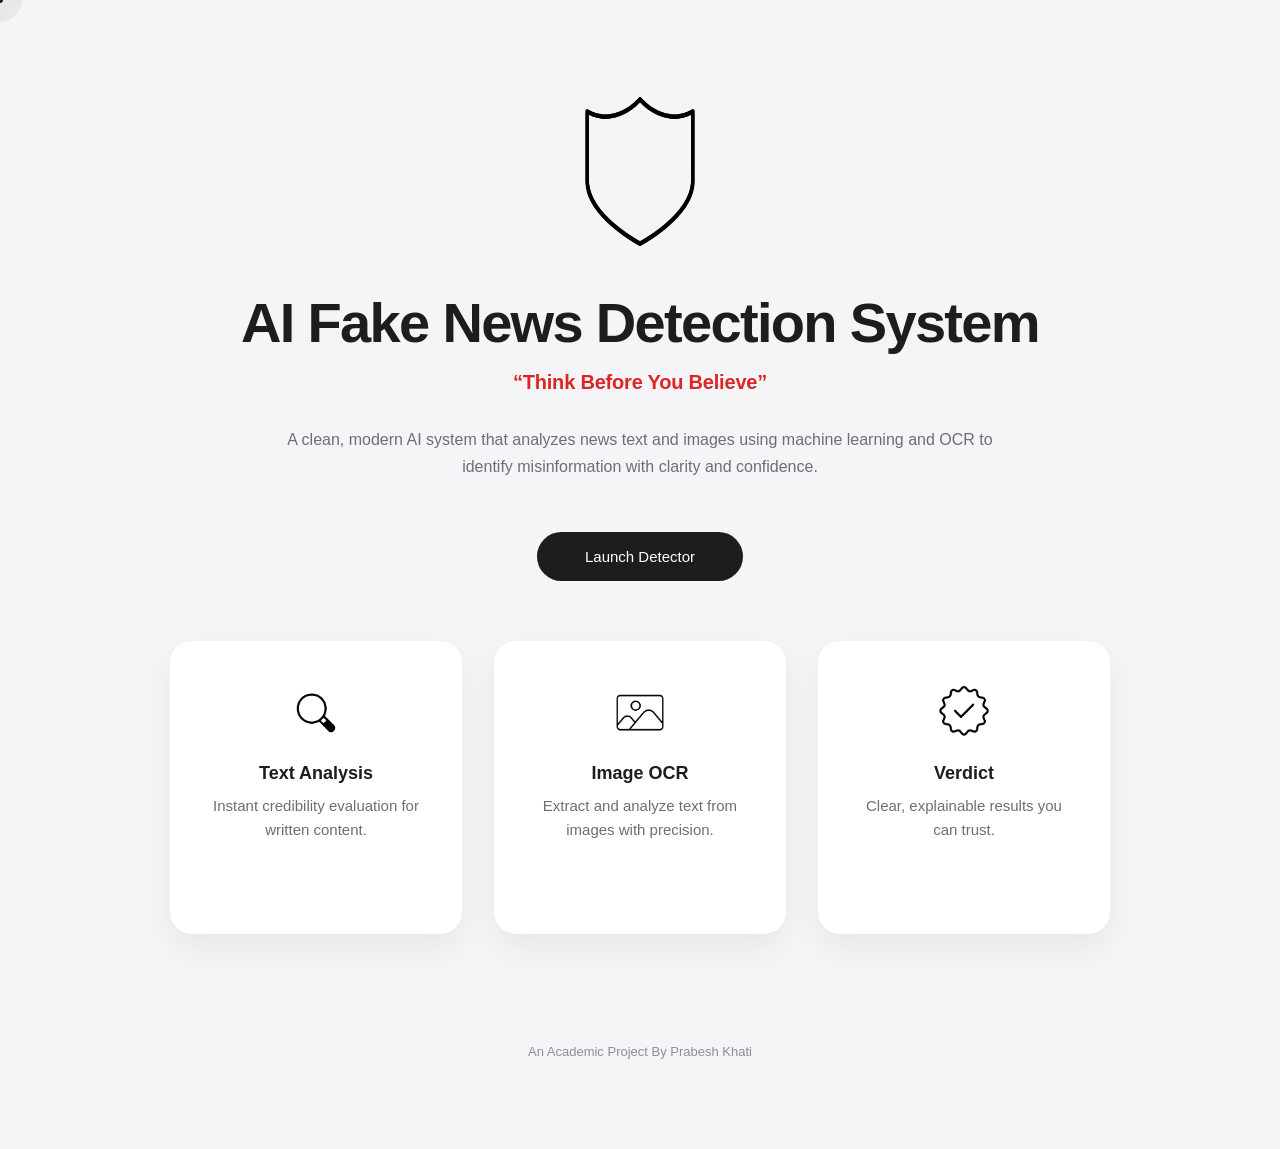
==== commit dbd60a77: "Update index.html" ====
--- a/index.html
+++ b/index.html
@@ -276,7 +276,7 @@
   </section>
 
   <div class="disclaimer reveal">
-    Academic Project Credit: Prabesh (Team Lead), Nirdosh, Koshish
+    An Academic Project By Prabesh Khati
   </div>
 </main>
 
